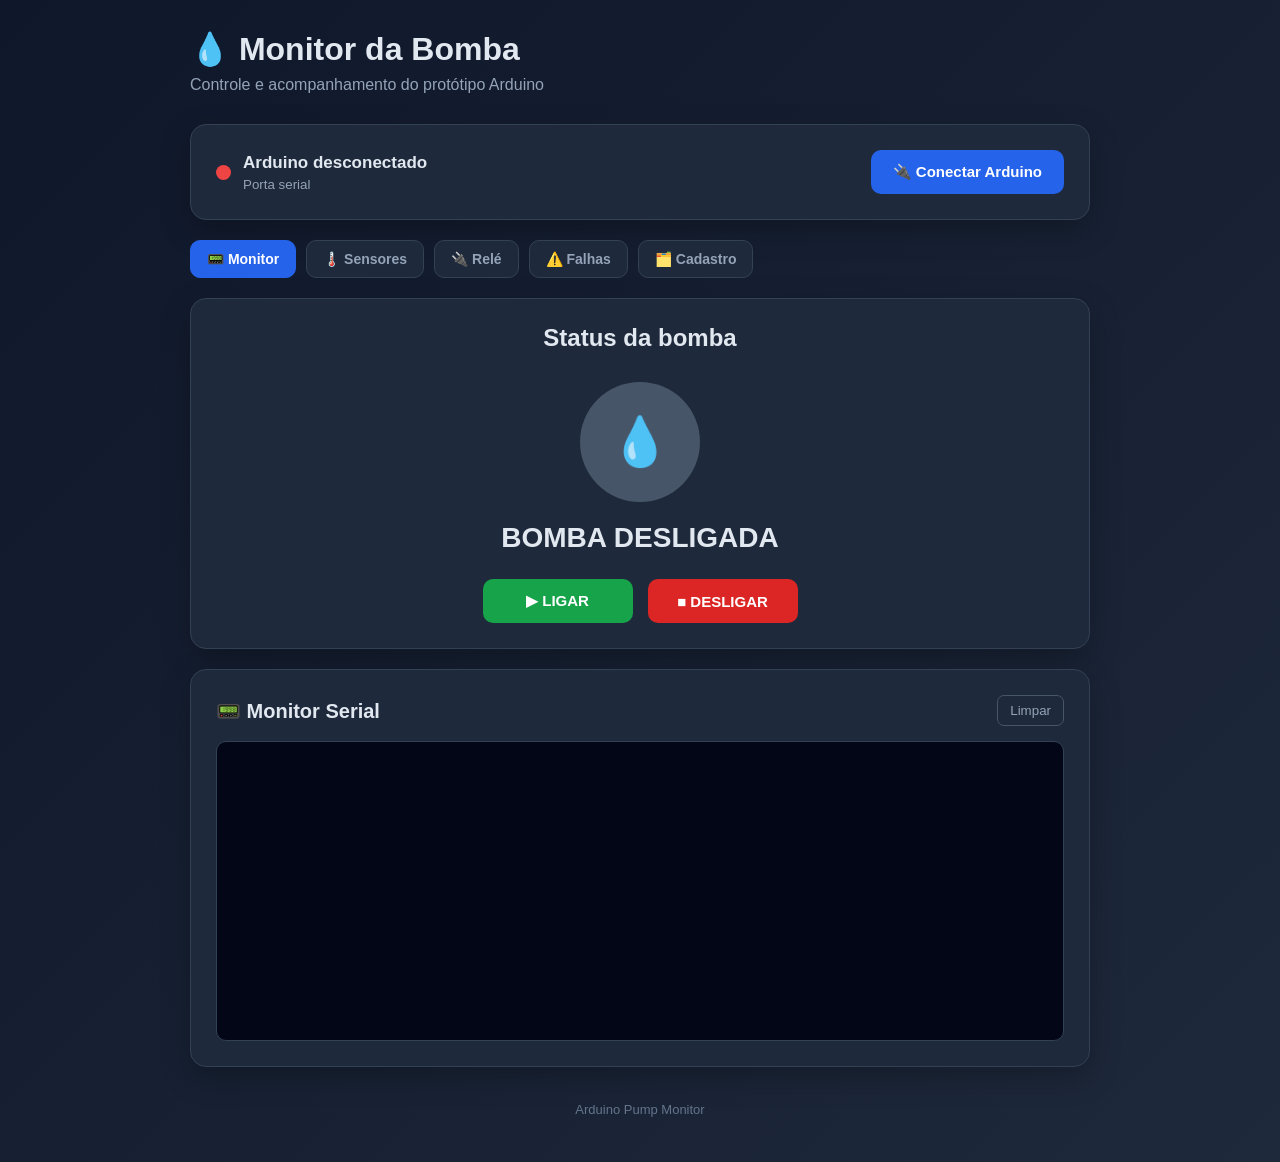
==== UNIDADE/apiProjetoSensor/src/main/resources/static/index.html @ cd7eaf2a "feat(api): adiciona monitor serial web estatico na api" ====
<!DOCTYPE html>
<html lang="pt-BR">

<head>
    <meta charset="UTF-8">
    <meta name="viewport" content="width=device-width, initial-scale=1.0">

    <title>Monitor Arduino - Bomba</title>

    <link rel="stylesheet" href="css/style.css">
</head>

<body>

    <main class="container">

        <header class="header">
            <h1>💧 Monitor da Bomba</h1>

            <p>
                Controle e acompanhamento do protótipo Arduino
            </p>
        </header>


        <!-- CONEXÃO -->

        <section class="card connection-card">

            <div class="connection-info">

                <div id="connectionDot" class="connection-dot"></div>

                <div>
                    <strong id="connectionText">
                        Arduino desconectado
                    </strong>

                    <small>
                        Porta serial
                    </small>
                </div>

            </div>

            <button
                id="connectButton"
                class="button button-connect">

                🔌 Conectar Arduino

            </button>

        </section>


        <!-- AVISO -->

        <div id="warning" class="warning">

            ⚠️ Seu navegador não suporta Web Serial.
            Use uma versão recente do Google Chrome ou Microsoft Edge.

        </div>


        <!-- ABAS -->

        <nav class="tabs">

            <button class="tab-button active" data-tab="monitor">📟 Monitor</button>
            <button class="tab-button" data-tab="sensores">🌡️ Sensores</button>
            <button class="tab-button" data-tab="rele">🔌 Relé</button>
            <button class="tab-button" data-tab="falhas">⚠️ Falhas</button>
            <button class="tab-button" data-tab="cadastro">🗂️ Cadastro</button>

        </nav>


        <!-- ABA: MONITOR -->

        <section class="tab-content active" data-tab-content="monitor">

            <!-- STATUS DA BOMBA -->

            <section class="card pump-card">

                <h2>Status da bomba</h2>

                <div
                    id="statusCircle"
                    class="status-circle">

                    💧

                </div>

                <div
                    id="statusText"
                    class="status-text">

                    BOMBA DESLIGADA

                </div>


                <div class="buttons">

                    <button
                        id="onButton"
                        class="button button-on">

                        ▶ LIGAR

                    </button>


                    <button
                        id="offButton"
                        class="button button-off">

                        ■ DESLIGAR

                    </button>

                </div>

            </section>


            <!-- MONITOR SERIAL -->

            <section class="card">

                <div class="card-header">

                    <h2>📟 Monitor Serial</h2>

                    <button
                        id="clearButton"
                        class="clear-button">

                        Limpar

                    </button>

                </div>


                <div
                    id="serialMonitor"
                    class="serial-monitor">

                </div>

            </section>

        </section>


        <!-- ABA: SENSORES -->

        <section class="tab-content" data-tab-content="sensores">

            <section class="card">

                <h2>🌡️ Sensores</h2>

                <div class="sensor-grid">

                    <div class="sensor-item">
                        <span class="sensor-label">Temperatura</span>
                        <span id="tempValue" class="sensor-value">--</span>
                        <span id="tempStatus" class="sensor-status">Aguardando</span>
                    </div>

                    <div class="sensor-item">
                        <span class="sensor-label">Umidade do ar</span>
                        <span id="umidadeValue" class="sensor-value">--</span>
                        <span id="umidadeStatus" class="sensor-status">Aguardando</span>
                    </div>

                    <div class="sensor-item">
                        <span class="sensor-label">Umidade do solo</span>
                        <span id="soloValue" class="sensor-value">--</span>
                        <span id="soloStatus" class="sensor-status">Aguardando</span>
                    </div>

                </div>

                <small id="sensoresAtualizadoEm" class="hint">Última leitura: --</small>

            </section>

        </section>


        <!-- ABA: RELÉ -->

        <section class="tab-content" data-tab-content="rele">

            <section class="card">

                <div class="card-header">

                    <h2>🔌 Eventos do Relé</h2>

                    <button id="clearReleButton" class="clear-button">Limpar</button>

                </div>

                <div id="releLog" class="event-log">Nenhum evento de relé ainda.</div>

            </section>

        </section>


        <!-- ABA: FALHAS -->

        <section class="tab-content" data-tab-content="falhas">

            <section class="card">

                <div class="card-header">

                    <h2>⚠️ Falhas</h2>

                    <button id="clearFalhasButton" class="clear-button">Limpar</button>

                </div>

                <div id="falhasLog" class="event-log">Nenhuma falha registrada.</div>

            </section>

        </section>


        <!-- ABA: CADASTRO -->

        <section class="tab-content" data-tab-content="cadastro">

            <section class="card">

                <h2>🗂️ Cadastro do dispositivo</h2>

                <p class="hint">
                    Informações somente leitura, extraídas das mensagens da porta serial.
                    Nenhum cadastro existente do sistema é alterado por esta tela.
                </p>

                <ul class="info-list">

                    <li><strong>Status Arduino:</strong> <span id="cadastroConexao">Desconectado</span></li>
                    <li><strong>Rede Wi-Fi:</strong> <span id="cadastroWifi">--</span></li>
                    <li><strong>IP do ESP32:</strong> <span id="cadastroIp">--</span></li>

                </ul>

            </section>

        </section>


        <!-- RODAPÉ -->

        <footer>

            Arduino Pump Monitor

        </footer>

    </main>


    <script src="js/script.js"></script>

</body>

</html>
---- UNIDADE/apiProjetoSensor/src/main/resources/static/css/style.css ----
/* =========================================================
   RESET
========================================================= */

* {
    box-sizing: border-box;
    margin: 0;
    padding: 0;
}


/* =========================================================
   BODY
========================================================= */

body {
    font-family: Arial, Helvetica, sans-serif;

    background:
        linear-gradient(
            135deg,
            #0f172a,
            #1e293b
        );

    color: #e2e8f0;

    min-height: 100vh;

    padding: 30px;
}


/* =========================================================
   CONTAINER
========================================================= */

.container {
    width: 100%;
    max-width: 900px;

    margin: 0 auto;
}


/* =========================================================
   HEADER
========================================================= */

.header {
    margin-bottom: 30px;
}

.header h1 {
    font-size: 32px;
    margin-bottom: 8px;
}

.header p {
    color: #94a3b8;
    font-size: 16px;
}


/* =========================================================
   CARDS
========================================================= */

.card {
    background: #1e293b;

    border: 1px solid #334155;

    border-radius: 16px;

    padding: 25px;

    margin-bottom: 20px;

    box-shadow:
        0 10px 30px rgba(0, 0, 0, 0.25);
}


/* =========================================================
   CONEXÃO
========================================================= */

.connection-card {
    display: flex;

    align-items: center;

    justify-content: space-between;

    gap: 20px;

    flex-wrap: wrap;
}

.connection-info {
    display: flex;

    align-items: center;

    gap: 12px;
}

.connection-info strong {
    display: block;

    font-size: 17px;
}

.connection-info small {
    display: block;

    color: #94a3b8;

    margin-top: 4px;
}


/* Bolinha de conexão */

.connection-dot {
    width: 15px;
    height: 15px;

    border-radius: 50%;

    background: #ef4444;
}

.connection-dot.connected {
    background: #22c55e;

    box-shadow:
        0 0 12px #22c55e;
}


/* =========================================================
   BOTÕES
========================================================= */

.button {
    border: none;

    border-radius: 10px;

    padding: 13px 22px;

    font-size: 15px;

    font-weight: bold;

    cursor: pointer;

    transition:
        transform 0.2s,
        opacity 0.2s,
        box-shadow 0.2s;
}

.button:hover {
    transform: translateY(-2px);

    opacity: 0.9;
}

.button:active {
    transform: translateY(0);
}


/* Botão conectar */

.button-connect {
    background: #2563eb;

    color: white;
}

.button-connect:hover {
    box-shadow:
        0 5px 20px rgba(37, 99, 235, 0.4);
}


/* =========================================================
   STATUS DA BOMBA
========================================================= */

.pump-card {
    text-align: center;
}

.pump-card h2 {
    margin-bottom: 30px;
}


/* Círculo */

.status-circle {
    width: 120px;
    height: 120px;

    border-radius: 50%;

    margin: 0 auto 20px;

    display: flex;

    align-items: center;
    justify-content: center;

    font-size: 48px;

    background: #475569;

    transition:
        background 0.3s,
        box-shadow 0.3s;
}


/* Bomba ligada */

.status-circle.ligada {
    background: #16a34a;

    box-shadow:
        0 0 20px rgba(22, 163, 74, 0.5),
        0 0 50px rgba(22, 163, 74, 0.2);
}


/* Texto */

.status-text {
    font-size: 28px;

    font-weight: bold;

    margin-bottom: 25px;
}


/* =========================================================
   BOTÕES DA BOMBA
========================================================= */

.buttons {
    display: flex;

    justify-content: center;

    gap: 15px;

    flex-wrap: wrap;
}

.button-on {
    background: #16a34a;

    color: white;

    min-width: 150px;
}

.button-off {
    background: #dc2626;

    color: white;

    min-width: 150px;
}


/* =========================================================
   MONITOR SERIAL
========================================================= */

.card-header {
    display: flex;

    align-items: center;

    justify-content: space-between;

    margin-bottom: 15px;
}

.card-header h2 {
    font-size: 20px;
}


/* Área do monitor */

.serial-monitor {
    background: #020617;

    border: 1px solid #334155;

    border-radius: 10px;

    height: 300px;

    padding: 15px;

    overflow-y: auto;

    white-space: pre-wrap;

    font-family:
        "Courier New",
        monospace;

    font-size: 14px;

    color: #22c55e;
}


/* Botão limpar */

.clear-button {
    background: transparent;

    border: 1px solid #475569;

    color: #94a3b8;

    border-radius: 7px;

    padding: 7px 12px;

    cursor: pointer;
}

.clear-button:hover {
    background: #334155;

    color: white;
}


/* =========================================================
   AVISO
========================================================= */

.warning {
    display: none;

    background: #422006;

    color: #fbbf24;

    padding: 15px;

    border-radius: 10px;

    margin-bottom: 20px;

    border: 1px solid #92400e;
}



footer {
    text-align: center;

    color: #64748b;

    font-size: 13px;

    padding: 15px;
}


/* =========================================================
   ABAS
========================================================= */

.tabs {
    display: flex;

    flex-wrap: wrap;

    gap: 10px;

    margin-bottom: 20px;
}

.tab-button {
    background: #1e293b;

    border: 1px solid #334155;

    color: #94a3b8;

    border-radius: 10px;

    padding: 10px 16px;

    font-size: 14px;

    font-weight: bold;

    cursor: pointer;

    transition:
        background 0.2s,
        color 0.2s,
        border-color 0.2s;
}

.tab-button:hover {
    color: #e2e8f0;
}

.tab-button.active {
    background: #2563eb;

    border-color: #2563eb;

    color: white;
}

.tab-content {
    display: none;
}

.tab-content.active {
    display: block;
}


/* =========================================================
   SENSORES
========================================================= */

.sensor-grid {
    display: grid;

    grid-template-columns: repeat(auto-fit, minmax(180px, 1fr));

    gap: 15px;

    margin-bottom: 15px;
}

.sensor-item {
    background: #0f172a;

    border: 1px solid #334155;

    border-radius: 12px;

    padding: 18px;

    text-align: center;
}

.sensor-label {
    display: block;

    color: #94a3b8;

    font-size: 13px;

    margin-bottom: 8px;
}

.sensor-value {
    display: block;

    font-size: 26px;

    font-weight: bold;

    margin-bottom: 8px;
}

.sensor-status {
    display: inline-block;

    font-size: 12px;

    font-weight: bold;

    padding: 3px 10px;

    border-radius: 999px;

    background: #334155;

    color: #94a3b8;
}

.sensor-status.ok {
    background: rgba(34, 197, 94, 0.15);

    color: #22c55e;
}

.sensor-status.erro {
    background: rgba(239, 68, 68, 0.15);

    color: #ef4444;
}


/* =========================================================
   LOG DE EVENTOS (RELÉ / FALHAS)
========================================================= */

.event-log {
    background: #020617;

    border: 1px solid #334155;

    border-radius: 10px;

    min-height: 120px;

    max-height: 320px;

    padding: 15px;

    overflow-y: auto;

    font-family: "Courier New", monospace;

    font-size: 14px;

    color: #94a3b8;

    white-space: pre-wrap;
}

.event-log .log-item {
    display: block;

    padding: 6px 0;

    border-bottom: 1px solid #1e293b;
}

.event-log .log-item:last-child {
    border-bottom: none;
}

.event-log .log-item.falha {
    color: #ef4444;
}

.event-log .log-item.rele {
    color: #22c55e;
}


/* =========================================================
   CADASTRO
========================================================= */

.hint {
    display: block;

    color: #94a3b8;

    font-size: 13px;

    margin-bottom: 15px;
}

.info-list {
    list-style: none;
}

.info-list li {
    padding: 10px 0;

    border-bottom: 1px solid #334155;

    font-size: 14px;
}

.info-list li:last-child {
    border-bottom: none;
}

.info-list strong {
    color: #e2e8f0;
}



@media (max-width: 600px) {

    body {
        padding: 15px;
    }

    .header h1 {
        font-size: 26px;
    }

    .card {
        padding: 20px;
    }

    .connection-card {
        align-items: stretch;
    }

    .button-connect {
        width: 100%;
    }

    .status-text {
        font-size: 23px;
    }

    .button-on,
    .button-off {
        width: 100%;
    }

}
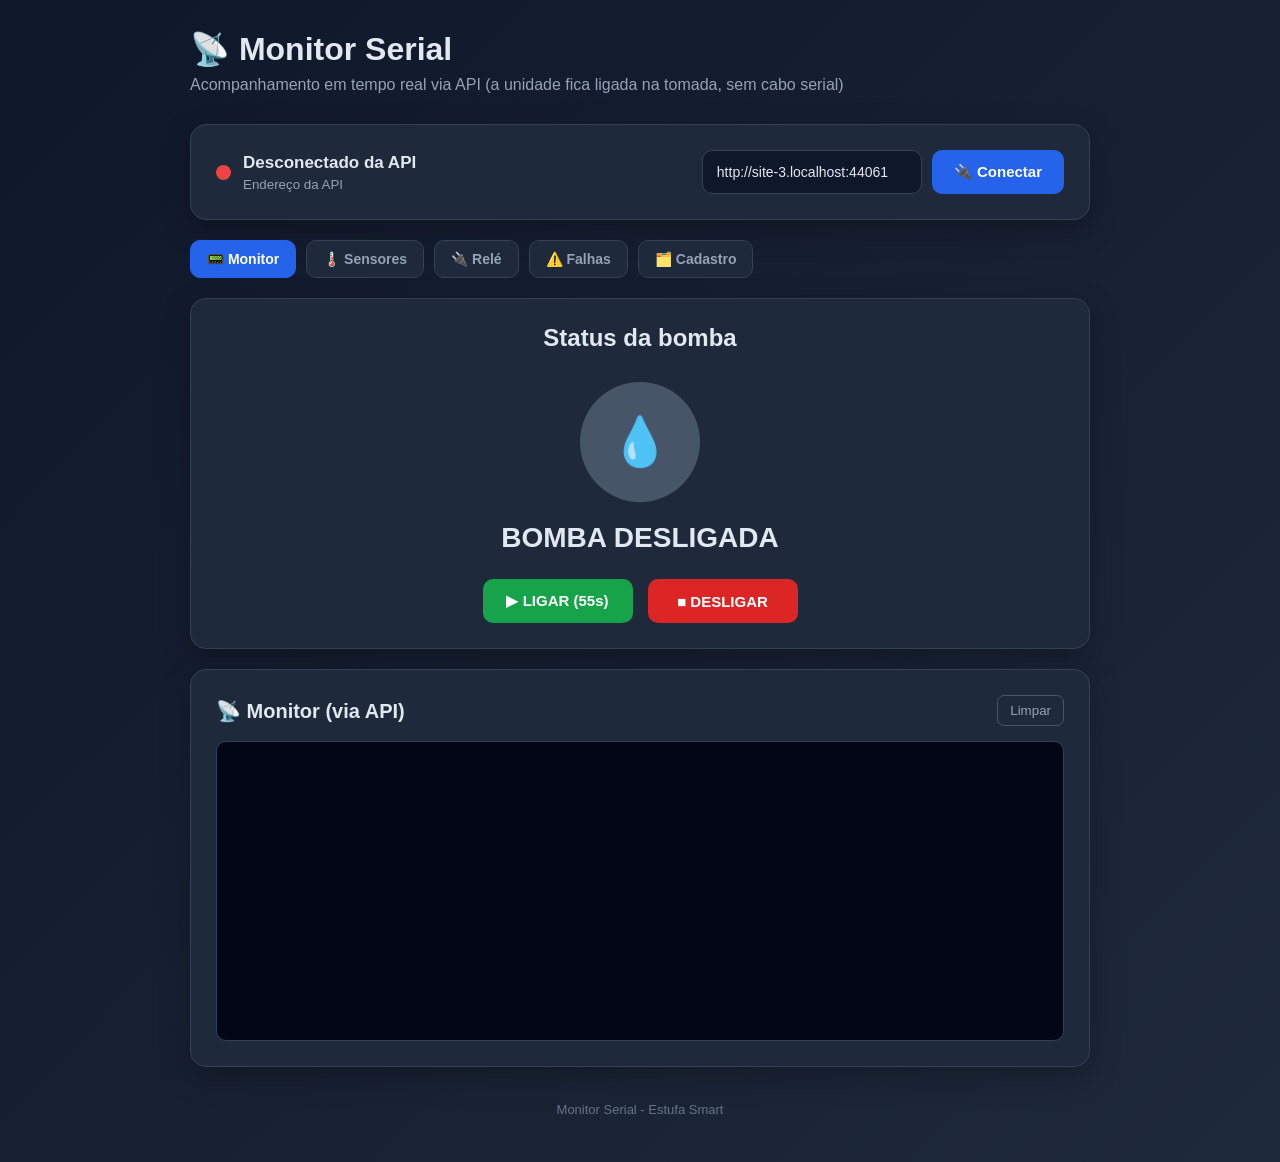
==== commit e8f5c43e: "feat(api): monitor serial via polling da API (sem web serial), renomeia titulo" ====
--- a/UNIDADE/apiProjetoSensor/src/main/resources/static/index.html
+++ b/UNIDADE/apiProjetoSensor/src/main/resources/static/index.html
@@ -5,7 +5,7 @@
     <meta charset="UTF-8">
     <meta name="viewport" content="width=device-width, initial-scale=1.0">
 
-    <title>Monitor Arduino - Bomba</title>
+    <title>Monitor Serial</title>
 
     <link rel="stylesheet" href="css/style.css">
 </head>
@@ -15,10 +15,10 @@
     <main class="container">
 
         <header class="header">
-            <h1>💧 Monitor da Bomba</h1>
+            <h1>📡 Monitor Serial</h1>
 
             <p>
-                Controle e acompanhamento do protótipo Arduino
+                Acompanhamento em tempo real via API (a unidade fica ligada na tomada, sem cabo serial)
             </p>
         </header>
 
@@ -33,23 +33,32 @@
 
                 <div>
                     <strong id="connectionText">
-                        Arduino desconectado
+                        Desconectado da API
                     </strong>
 
                     <small>
-                        Porta serial
+                        Endereço da API
                     </small>
                 </div>
 
             </div>
 
-            <button
-                id="connectButton"
-                class="button button-connect">
-
-                🔌 Conectar Arduino
-
-            </button>
+            <div class="api-config">
+
+                <input
+                    id="apiBaseInput"
+                    type="text"
+                    placeholder="https://api-estufa.onrender.com">
+
+                <button
+                    id="connectButton"
+                    class="button button-connect">
+
+                    🔌 Conectar
+
+                </button>
+
+            </div>
 
         </section>
 
@@ -58,8 +67,7 @@
 
         <div id="warning" class="warning">
 
-            ⚠️ Seu navegador não suporta Web Serial.
-            Use uma versão recente do Google Chrome ou Microsoft Edge.
+            ⚠️ Não foi possível falar com a API. Verifique o endereço e a conexão com a internet.
 
         </div>
 
@@ -110,7 +118,7 @@
                         id="onButton"
                         class="button button-on">
 
-                        ▶ LIGAR
+                        ▶ LIGAR (55s)
 
                     </button>
 
@@ -128,13 +136,13 @@
             </section>
 
 
-            <!-- MONITOR SERIAL -->
+            <!-- MONITOR VIA API -->
 
             <section class="card">
 
                 <div class="card-header">
 
-                    <h2>📟 Monitor Serial</h2>
+                    <h2>📡 Monitor (via API)</h2>
 
                     <button
                         id="clearButton"
@@ -246,15 +254,16 @@
                 <h2>🗂️ Cadastro do dispositivo</h2>
 
                 <p class="hint">
-                    Informações somente leitura, extraídas das mensagens da porta serial.
+                    Informações somente leitura, obtidas da API da unidade.
                     Nenhum cadastro existente do sistema é alterado por esta tela.
                 </p>
 
                 <ul class="info-list">
 
-                    <li><strong>Status Arduino:</strong> <span id="cadastroConexao">Desconectado</span></li>
-                    <li><strong>Rede Wi-Fi:</strong> <span id="cadastroWifi">--</span></li>
-                    <li><strong>IP do ESP32:</strong> <span id="cadastroIp">--</span></li>
+                    <li><strong>Endereço da API:</strong> <span id="cadastroApi">--</span></li>
+                    <li><strong>Modo dos atuadores:</strong> <span id="cadastroModo">--</span></li>
+                    <li><strong>Total de leituras:</strong> <span id="cadastroLeituras">--</span></li>
+                    <li><strong>Alertas (24h):</strong> <span id="cadastroAlertas24h">--</span></li>
 
                 </ul>
 
@@ -267,7 +276,7 @@
 
         <footer>
 
-            Arduino Pump Monitor
+            Monitor Serial - Estufa Smart
 
         </footer>
 
--- a/UNIDADE/apiProjetoSensor/src/main/resources/static/css/style.css
+++ b/UNIDADE/apiProjetoSensor/src/main/resources/static/css/style.css
@@ -189,6 +189,41 @@
 
 
 /* =========================================================
+   CONFIGURAÇÃO DA API
+========================================================= */
+
+.api-config {
+    display: flex;
+
+    gap: 10px;
+
+    flex-wrap: wrap;
+}
+
+.api-config input {
+    background: #0f172a;
+
+    border: 1px solid #334155;
+
+    color: #e2e8f0;
+
+    border-radius: 10px;
+
+    padding: 12px 14px;
+
+    font-size: 14px;
+
+    min-width: 220px;
+}
+
+.api-config input:focus {
+    outline: none;
+
+    border-color: #2563eb;
+}
+
+
+/* =========================================================
    STATUS DA BOMBA
 ========================================================= */
 
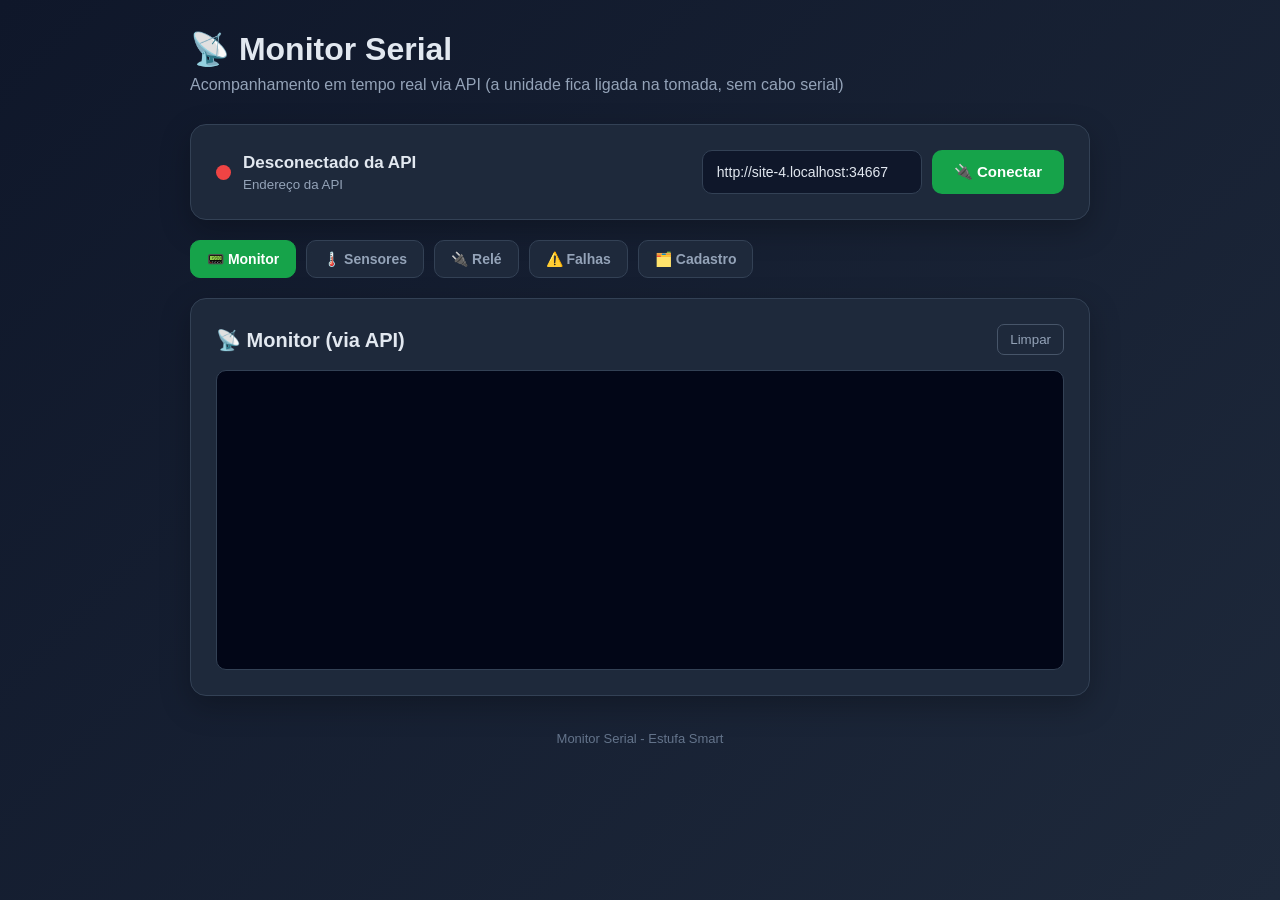
==== commit 76de13d4: "feat(api): remove controle de bomba do monitor e ajusta cores para o verde da marca" ====
--- a/UNIDADE/apiProjetoSensor/src/main/resources/static/index.html
+++ b/UNIDADE/apiProjetoSensor/src/main/resources/static/index.html
@@ -89,53 +89,6 @@
 
         <section class="tab-content active" data-tab-content="monitor">
 
-            <!-- STATUS DA BOMBA -->
-
-            <section class="card pump-card">
-
-                <h2>Status da bomba</h2>
-
-                <div
-                    id="statusCircle"
-                    class="status-circle">
-
-                    💧
-
-                </div>
-
-                <div
-                    id="statusText"
-                    class="status-text">
-
-                    BOMBA DESLIGADA
-
-                </div>
-
-
-                <div class="buttons">
-
-                    <button
-                        id="onButton"
-                        class="button button-on">
-
-                        ▶ LIGAR (55s)
-
-                    </button>
-
-
-                    <button
-                        id="offButton"
-                        class="button button-off">
-
-                        ■ DESLIGAR
-
-                    </button>
-
-                </div>
-
-            </section>
-
-
             <!-- MONITOR VIA API -->
 
             <section class="card">
--- a/UNIDADE/apiProjetoSensor/src/main/resources/static/css/style.css
+++ b/UNIDADE/apiProjetoSensor/src/main/resources/static/css/style.css
@@ -177,14 +177,14 @@
 /* Botão conectar */
 
 .button-connect {
-    background: #2563eb;
+    background: #16a34a;
 
     color: white;
 }
 
 .button-connect:hover {
     box-shadow:
-        0 5px 20px rgba(37, 99, 235, 0.4);
+        0 5px 20px rgba(22, 163, 74, 0.4);
 }
 
 
@@ -219,98 +219,7 @@
 .api-config input:focus {
     outline: none;
 
-    border-color: #2563eb;
-}
-
-
-/* =========================================================
-   STATUS DA BOMBA
-========================================================= */
-
-.pump-card {
-    text-align: center;
-}
-
-.pump-card h2 {
-    margin-bottom: 30px;
-}
-
-
-/* Círculo */
-
-.status-circle {
-    width: 120px;
-    height: 120px;
-
-    border-radius: 50%;
-
-    margin: 0 auto 20px;
-
-    display: flex;
-
-    align-items: center;
-    justify-content: center;
-
-    font-size: 48px;
-
-    background: #475569;
-
-    transition:
-        background 0.3s,
-        box-shadow 0.3s;
-}
-
-
-/* Bomba ligada */
-
-.status-circle.ligada {
-    background: #16a34a;
-
-    box-shadow:
-        0 0 20px rgba(22, 163, 74, 0.5),
-        0 0 50px rgba(22, 163, 74, 0.2);
-}
-
-
-/* Texto */
-
-.status-text {
-    font-size: 28px;
-
-    font-weight: bold;
-
-    margin-bottom: 25px;
-}
-
-
-/* =========================================================
-   BOTÕES DA BOMBA
-========================================================= */
-
-.buttons {
-    display: flex;
-
-    justify-content: center;
-
-    gap: 15px;
-
-    flex-wrap: wrap;
-}
-
-.button-on {
-    background: #16a34a;
-
-    color: white;
-
-    min-width: 150px;
-}
-
-.button-off {
-    background: #dc2626;
-
-    color: white;
-
-    min-width: 150px;
+    border-color: #16a34a;
 }
 
 
@@ -458,9 +367,9 @@
 }
 
 .tab-button.active {
-    background: #2563eb;
-
-    border-color: #2563eb;
+    background: #16a34a;
+
+    border-color: #16a34a;
 
     color: white;
 }
@@ -656,13 +565,4 @@
         width: 100%;
     }
 
-    .status-text {
-        font-size: 23px;
-    }
-
-    .button-on,
-    .button-off {
-        width: 100%;
-    }
-
-}
+}
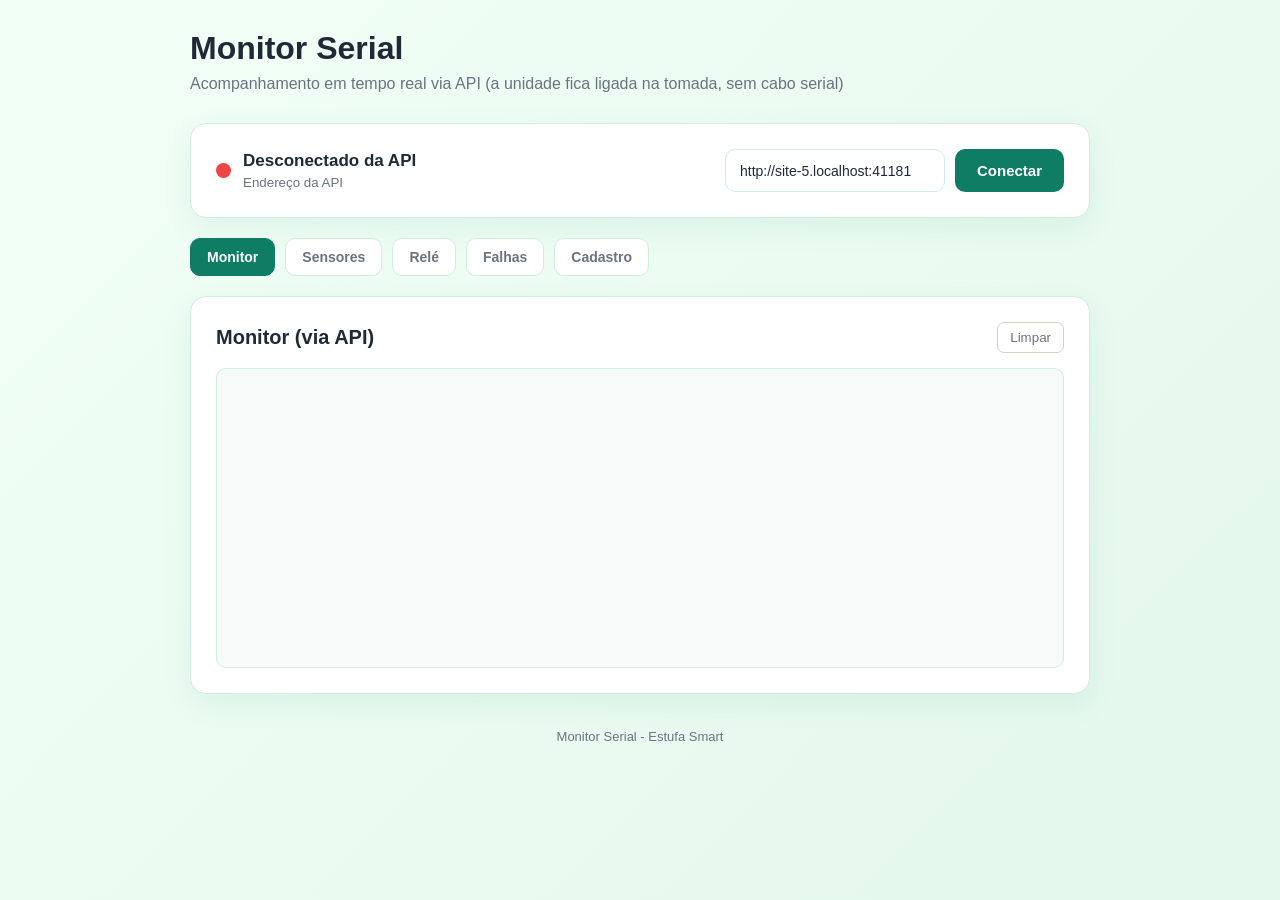
==== commit 398308e2: "Remove emojis from mobile serial monitor UI Restore emojis in ESP32 serial output.  Co-authored-by: " ====
--- a/UNIDADE/apiProjetoSensor/src/main/resources/static/index.html
+++ b/UNIDADE/apiProjetoSensor/src/main/resources/static/index.html
@@ -15,7 +15,7 @@
     <main class="container">
 
         <header class="header">
-            <h1>📡 Monitor Serial</h1>
+            <h1>Monitor Serial</h1>
 
             <p>
                 Acompanhamento em tempo real via API (a unidade fica ligada na tomada, sem cabo serial)
@@ -54,7 +54,7 @@
                     id="connectButton"
                     class="button button-connect">
 
-                    🔌 Conectar
+                    Conectar
 
                 </button>
 
@@ -67,7 +67,7 @@
 
         <div id="warning" class="warning">
 
-            ⚠️ Não foi possível falar com a API. Verifique o endereço e a conexão com a internet.
+            Não foi possível falar com a API. Verifique o endereço e a conexão com a internet.
 
         </div>
 
@@ -76,11 +76,11 @@
 
         <nav class="tabs">
 
-            <button class="tab-button active" data-tab="monitor">📟 Monitor</button>
-            <button class="tab-button" data-tab="sensores">🌡️ Sensores</button>
-            <button class="tab-button" data-tab="rele">🔌 Relé</button>
-            <button class="tab-button" data-tab="falhas">⚠️ Falhas</button>
-            <button class="tab-button" data-tab="cadastro">🗂️ Cadastro</button>
+            <button class="tab-button active" data-tab="monitor">Monitor</button>
+            <button class="tab-button" data-tab="sensores">Sensores</button>
+            <button class="tab-button" data-tab="rele">Relé</button>
+            <button class="tab-button" data-tab="falhas">Falhas</button>
+            <button class="tab-button" data-tab="cadastro">Cadastro</button>
 
         </nav>
 
@@ -95,7 +95,7 @@
 
                 <div class="card-header">
 
-                    <h2>📡 Monitor (via API)</h2>
+                    <h2>Monitor (via API)</h2>
 
                     <button
                         id="clearButton"
@@ -125,7 +125,7 @@
 
             <section class="card">
 
-                <h2>🌡️ Sensores</h2>
+                <h2>Sensores</h2>
 
                 <div class="sensor-grid">
 
@@ -164,7 +164,7 @@
 
                 <div class="card-header">
 
-                    <h2>🔌 Eventos do Relé</h2>
+                    <h2>Eventos do Relé</h2>
 
                     <button id="clearReleButton" class="clear-button">Limpar</button>
 
@@ -185,7 +185,7 @@
 
                 <div class="card-header">
 
-                    <h2>⚠️ Falhas</h2>
+                    <h2>Falhas</h2>
 
                     <button id="clearFalhasButton" class="clear-button">Limpar</button>
 
@@ -204,7 +204,7 @@
 
             <section class="card">
 
-                <h2>🗂️ Cadastro do dispositivo</h2>
+                <h2>Cadastro do dispositivo</h2>
 
                 <p class="hint">
                     Informações somente leitura, obtidas da API da unidade.
--- a/UNIDADE/apiProjetoSensor/src/main/resources/static/css/style.css
+++ b/UNIDADE/apiProjetoSensor/src/main/resources/static/css/style.css
@@ -19,11 +19,11 @@
     background:
         linear-gradient(
             135deg,
-            #0f172a,
-            #1e293b
+            #F2FFF6,
+            #E3F7EC
         );
 
-    color: #e2e8f0;
+    color: #1F2937;
 
     min-height: 100vh;
 
@@ -57,7 +57,7 @@
 }
 
 .header p {
-    color: #94a3b8;
+    color: #6B7280;
     font-size: 16px;
 }
 
@@ -67,9 +67,9 @@
 ========================================================= */
 
 .card {
-    background: #1e293b;
-
-    border: 1px solid #334155;
+    background: #FFFFFF;
+
+    border: 1px solid #CFEEDD;
 
     border-radius: 16px;
 
@@ -78,7 +78,7 @@
     margin-bottom: 20px;
 
     box-shadow:
-        0 10px 30px rgba(0, 0, 0, 0.25);
+        0 10px 30px rgba(14, 125, 99, 0.08);
 }
 
 
@@ -115,7 +115,7 @@
 .connection-info small {
     display: block;
 
-    color: #94a3b8;
+    color: #6B7280;
 
     margin-top: 4px;
 }
@@ -177,14 +177,14 @@
 /* Botão conectar */
 
 .button-connect {
-    background: #16a34a;
+    background: #0E7D63;
 
     color: white;
 }
 
 .button-connect:hover {
     box-shadow:
-        0 5px 20px rgba(22, 163, 74, 0.4);
+        0 5px 20px rgba(14, 125, 99, 0.35);
 }
 
 
@@ -201,11 +201,11 @@
 }
 
 .api-config input {
-    background: #0f172a;
-
-    border: 1px solid #334155;
-
-    color: #e2e8f0;
+    background: #FFFFFF;
+
+    border: 1px solid #CFEEDD;
+
+    color: #1F2937;
 
     border-radius: 10px;
 
@@ -219,7 +219,7 @@
 .api-config input:focus {
     outline: none;
 
-    border-color: #16a34a;
+    border-color: #0E7D63;
 }
 
 
@@ -245,9 +245,9 @@
 /* Área do monitor */
 
 .serial-monitor {
-    background: #020617;
-
-    border: 1px solid #334155;
+    background: #F8FAF9;
+
+    border: 1px solid #CFEEDD;
 
     border-radius: 10px;
 
@@ -265,7 +265,7 @@
 
     font-size: 14px;
 
-    color: #22c55e;
+    color: #0E7D63;
 }
 
 
@@ -274,9 +274,9 @@
 .clear-button {
     background: transparent;
 
-    border: 1px solid #475569;
-
-    color: #94a3b8;
+    border: 1px solid #CBD5C0;
+
+    color: #6B7280;
 
     border-radius: 7px;
 
@@ -286,9 +286,9 @@
 }
 
 .clear-button:hover {
-    background: #334155;
-
-    color: white;
+    background: #E6F4EC;
+
+    color: #123524;
 }
 
 
@@ -299,9 +299,9 @@
 .warning {
     display: none;
 
-    background: #422006;
-
-    color: #fbbf24;
+    background: #FFFBEB;
+
+    color: #92400E;
 
     padding: 15px;
 
@@ -309,7 +309,7 @@
 
     margin-bottom: 20px;
 
-    border: 1px solid #92400e;
+    border: 1px solid #FDE68A;
 }
 
 
@@ -317,7 +317,7 @@
 footer {
     text-align: center;
 
-    color: #64748b;
+    color: #6B7280;
 
     font-size: 13px;
 
@@ -340,11 +340,11 @@
 }
 
 .tab-button {
-    background: #1e293b;
-
-    border: 1px solid #334155;
-
-    color: #94a3b8;
+    background: #FFFFFF;
+
+    border: 1px solid #CFEEDD;
+
+    color: #6B7280;
 
     border-radius: 10px;
 
@@ -363,13 +363,13 @@
 }
 
 .tab-button:hover {
-    color: #e2e8f0;
+    color: #123524;
 }
 
 .tab-button.active {
-    background: #16a34a;
-
-    border-color: #16a34a;
+    background: #0E7D63;
+
+    border-color: #0E7D63;
 
     color: white;
 }
@@ -398,9 +398,9 @@
 }
 
 .sensor-item {
-    background: #0f172a;
-
-    border: 1px solid #334155;
+    background: #FFFFFF;
+
+    border: 1px solid #CFEEDD;
 
     border-radius: 12px;
 
@@ -412,7 +412,7 @@
 .sensor-label {
     display: block;
 
-    color: #94a3b8;
+    color: #6B7280;
 
     font-size: 13px;
 
@@ -440,9 +440,9 @@
 
     border-radius: 999px;
 
-    background: #334155;
-
-    color: #94a3b8;
+    background: #EEF2F6;
+
+    color: #6B7280;
 }
 
 .sensor-status.ok {
@@ -463,9 +463,9 @@
 ========================================================= */
 
 .event-log {
-    background: #020617;
-
-    border: 1px solid #334155;
+    background: #F8FAF9;
+
+    border: 1px solid #CFEEDD;
 
     border-radius: 10px;
 
@@ -481,7 +481,7 @@
 
     font-size: 14px;
 
-    color: #94a3b8;
+    color: #6B7280;
 
     white-space: pre-wrap;
 }
@@ -491,7 +491,7 @@
 
     padding: 6px 0;
 
-    border-bottom: 1px solid #1e293b;
+    border-bottom: 1px solid #E6F4EC;
 }
 
 .event-log .log-item:last-child {
@@ -514,7 +514,7 @@
 .hint {
     display: block;
 
-    color: #94a3b8;
+    color: #6B7280;
 
     font-size: 13px;
 
@@ -528,7 +528,7 @@
 .info-list li {
     padding: 10px 0;
 
-    border-bottom: 1px solid #334155;
+    border-bottom: 1px solid #E6F4EC;
 
     font-size: 14px;
 }
@@ -538,7 +538,7 @@
 }
 
 .info-list strong {
-    color: #e2e8f0;
+    color: #123524;
 }
 
 
